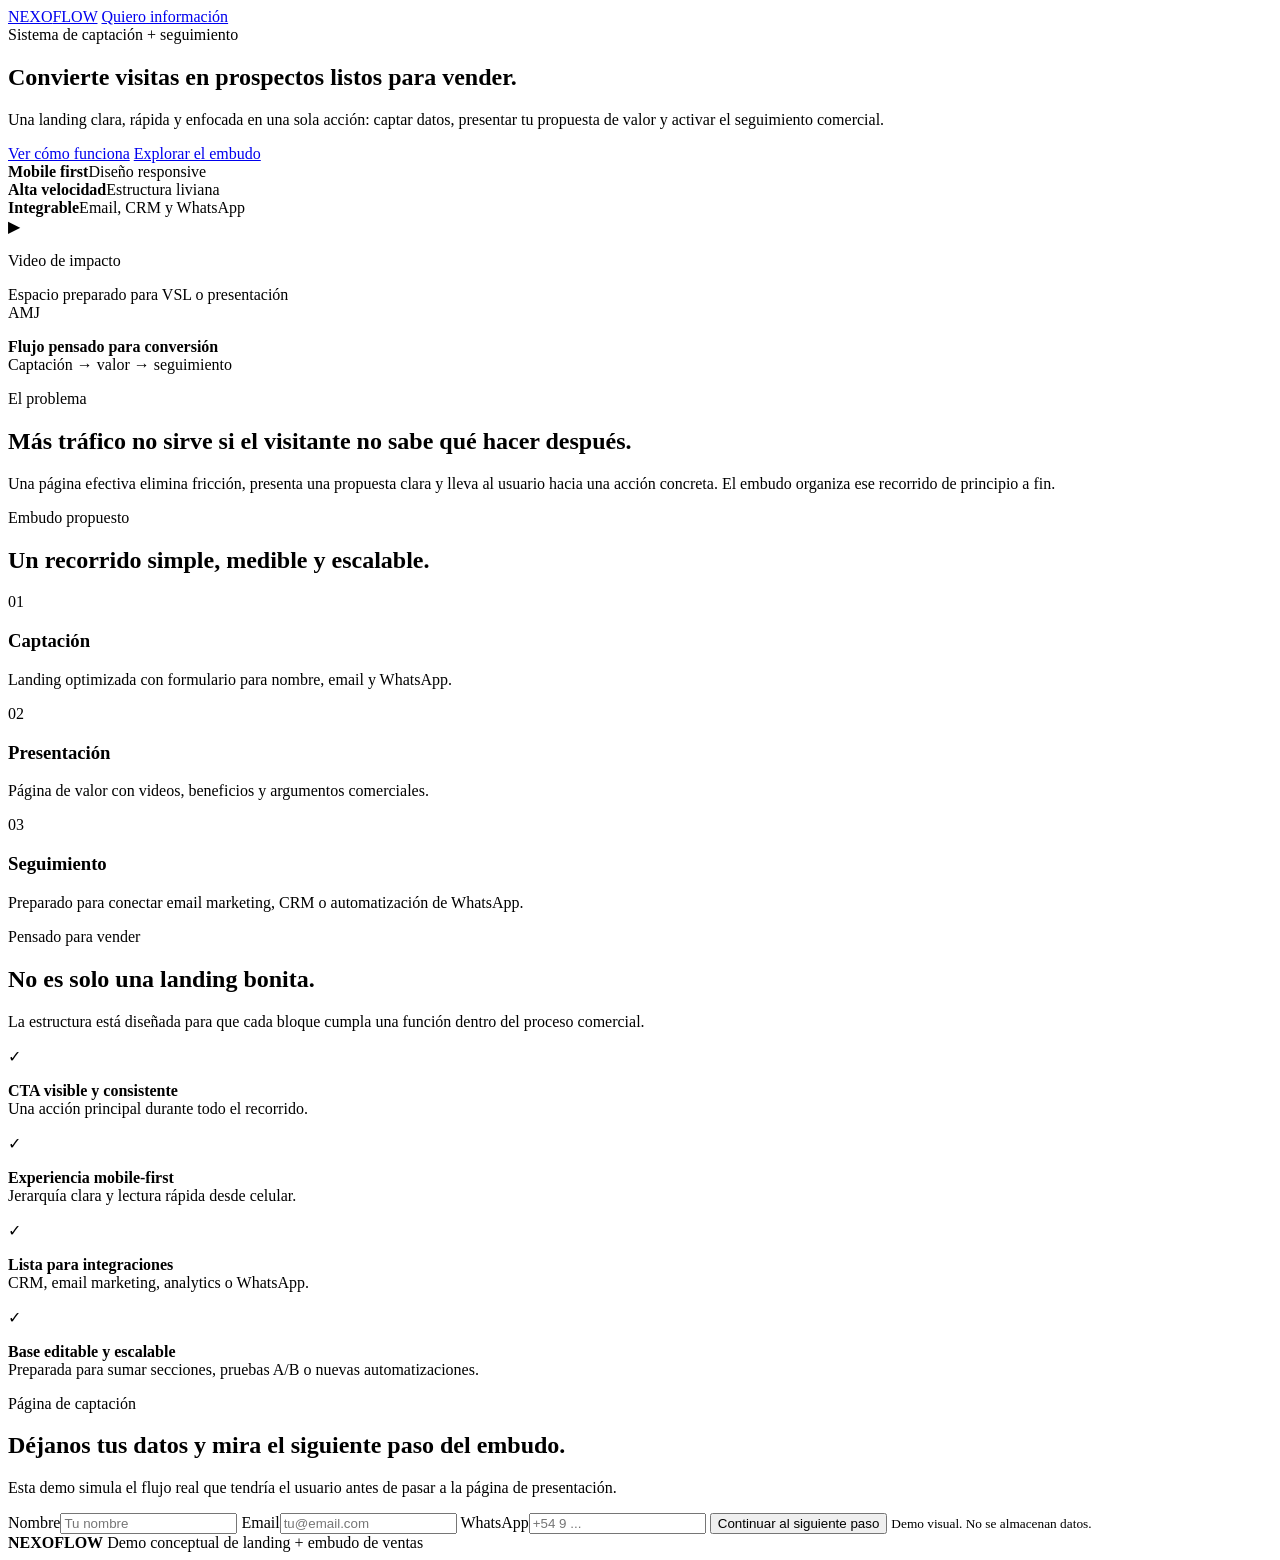
==== index.html @ 662a81bb "Create conversion funnel landing demo" ====
<!doctype html>
<html lang="es">
<head>
  <meta charset="utf-8" />
  <meta name="viewport" content="width=device-width,initial-scale=1" />
  <meta name="description" content="Demo de landing page y embudo de captación optimizado para conversión." />
  <title>Demo Funnel | Captación de Prospectos</title>
  <link rel="preconnect" href="https://fonts.googleapis.com">
  <link rel="preconnect" href="https://fonts.gstatic.com" crossorigin>
  <link href="https://fonts.googleapis.com/css2?family=Inter:wght@400;500;600;700;800&display=swap" rel="stylesheet">
  <link rel="stylesheet" href="styles.css" />
</head>
<body>
  <header class="topbar">
    <div class="container nav">
      <a class="brand" href="#inicio">NEXO<span>FLOW</span></a>
      <a class="nav-cta" href="#formulario">Quiero información</a>
    </div>
  </header>

  <main>
    <section id="inicio" class="hero">
      <div class="container hero-grid">
        <div class="hero-copy">
          <span class="eyebrow">Sistema de captación + seguimiento</span>
          <h1>Convierte visitas en <span>prospectos listos para vender.</span></h1>
          <p class="lead">Una landing clara, rápida y enfocada en una sola acción: captar datos, presentar tu propuesta de valor y activar el seguimiento comercial.</p>
          <div class="hero-actions">
            <a class="btn primary" href="#formulario">Ver cómo funciona</a>
            <a class="btn ghost" href="#embudo">Explorar el embudo</a>
          </div>
          <div class="trust-row">
            <div><strong>Mobile first</strong><span>Diseño responsive</span></div>
            <div><strong>Alta velocidad</strong><span>Estructura liviana</span></div>
            <div><strong>Integrable</strong><span>Email, CRM y WhatsApp</span></div>
          </div>
        </div>

        <div class="hero-card">
          <div class="video-placeholder">
            <div class="play">▶</div>
            <p>Video de impacto</p>
            <span>Espacio preparado para VSL o presentación</span>
          </div>
          <div class="mini-proof">
            <div class="avatar-stack"><span>A</span><span>M</span><span>J</span></div>
            <p><strong>Flujo pensado para conversión</strong><br><span>Captación → valor → seguimiento</span></p>
          </div>
        </div>
      </div>
    </section>

    <section class="problem">
      <div class="container narrow center">
        <span class="eyebrow">El problema</span>
        <h2>Más tráfico no sirve si el visitante no sabe qué hacer después.</h2>
        <p>Una página efectiva elimina fricción, presenta una propuesta clara y lleva al usuario hacia una acción concreta. El embudo organiza ese recorrido de principio a fin.</p>
      </div>
    </section>

    <section id="embudo" class="funnel">
      <div class="container">
        <div class="section-head">
          <span class="eyebrow">Embudo propuesto</span>
          <h2>Un recorrido simple, medible y escalable.</h2>
        </div>
        <div class="steps">
          <article class="step"><span>01</span><h3>Captación</h3><p>Landing optimizada con formulario para nombre, email y WhatsApp.</p></article>
          <article class="step"><span>02</span><h3>Presentación</h3><p>Página de valor con videos, beneficios y argumentos comerciales.</p></article>
          <article class="step"><span>03</span><h3>Seguimiento</h3><p>Preparado para conectar email marketing, CRM o automatización de WhatsApp.</p></article>
        </div>
      </div>
    </section>

    <section class="benefits">
      <div class="container benefits-grid">
        <div>
          <span class="eyebrow">Pensado para vender</span>
          <h2>No es solo una landing bonita.</h2>
          <p>La estructura está diseñada para que cada bloque cumpla una función dentro del proceso comercial.</p>
        </div>
        <div class="benefit-list">
          <div><span>✓</span><p><strong>CTA visible y consistente</strong><br>Una acción principal durante todo el recorrido.</p></div>
          <div><span>✓</span><p><strong>Experiencia mobile-first</strong><br>Jerarquía clara y lectura rápida desde celular.</p></div>
          <div><span>✓</span><p><strong>Lista para integraciones</strong><br>CRM, email marketing, analytics o WhatsApp.</p></div>
          <div><span>✓</span><p><strong>Base editable y escalable</strong><br>Preparada para sumar secciones, pruebas A/B o nuevas automatizaciones.</p></div>
        </div>
      </div>
    </section>

    <section id="formulario" class="form-section">
      <div class="container form-grid">
        <div>
          <span class="eyebrow light">Página de captación</span>
          <h2>Déjanos tus datos y mira el siguiente paso del embudo.</h2>
          <p>Esta demo simula el flujo real que tendría el usuario antes de pasar a la página de presentación.</p>
        </div>
        <form class="lead-form" action="gracias.html" method="get">
          <label>Nombre<input type="text" name="nombre" placeholder="Tu nombre" required></label>
          <label>Email<input type="email" name="email" placeholder="tu@email.com" required></label>
          <label>WhatsApp<input type="tel" name="whatsapp" placeholder="+54 9 ..." required></label>
          <button class="btn primary full" type="submit">Continuar al siguiente paso</button>
          <small>Demo visual. No se almacenan datos.</small>
        </form>
      </div>
    </section>
  </main>

  <footer>
    <div class="container footer-inner">
      <strong>NEXOFLOW</strong>
      <span>Demo conceptual de landing + embudo de ventas</span>
    </div>
  </footer>
</body>
</html>
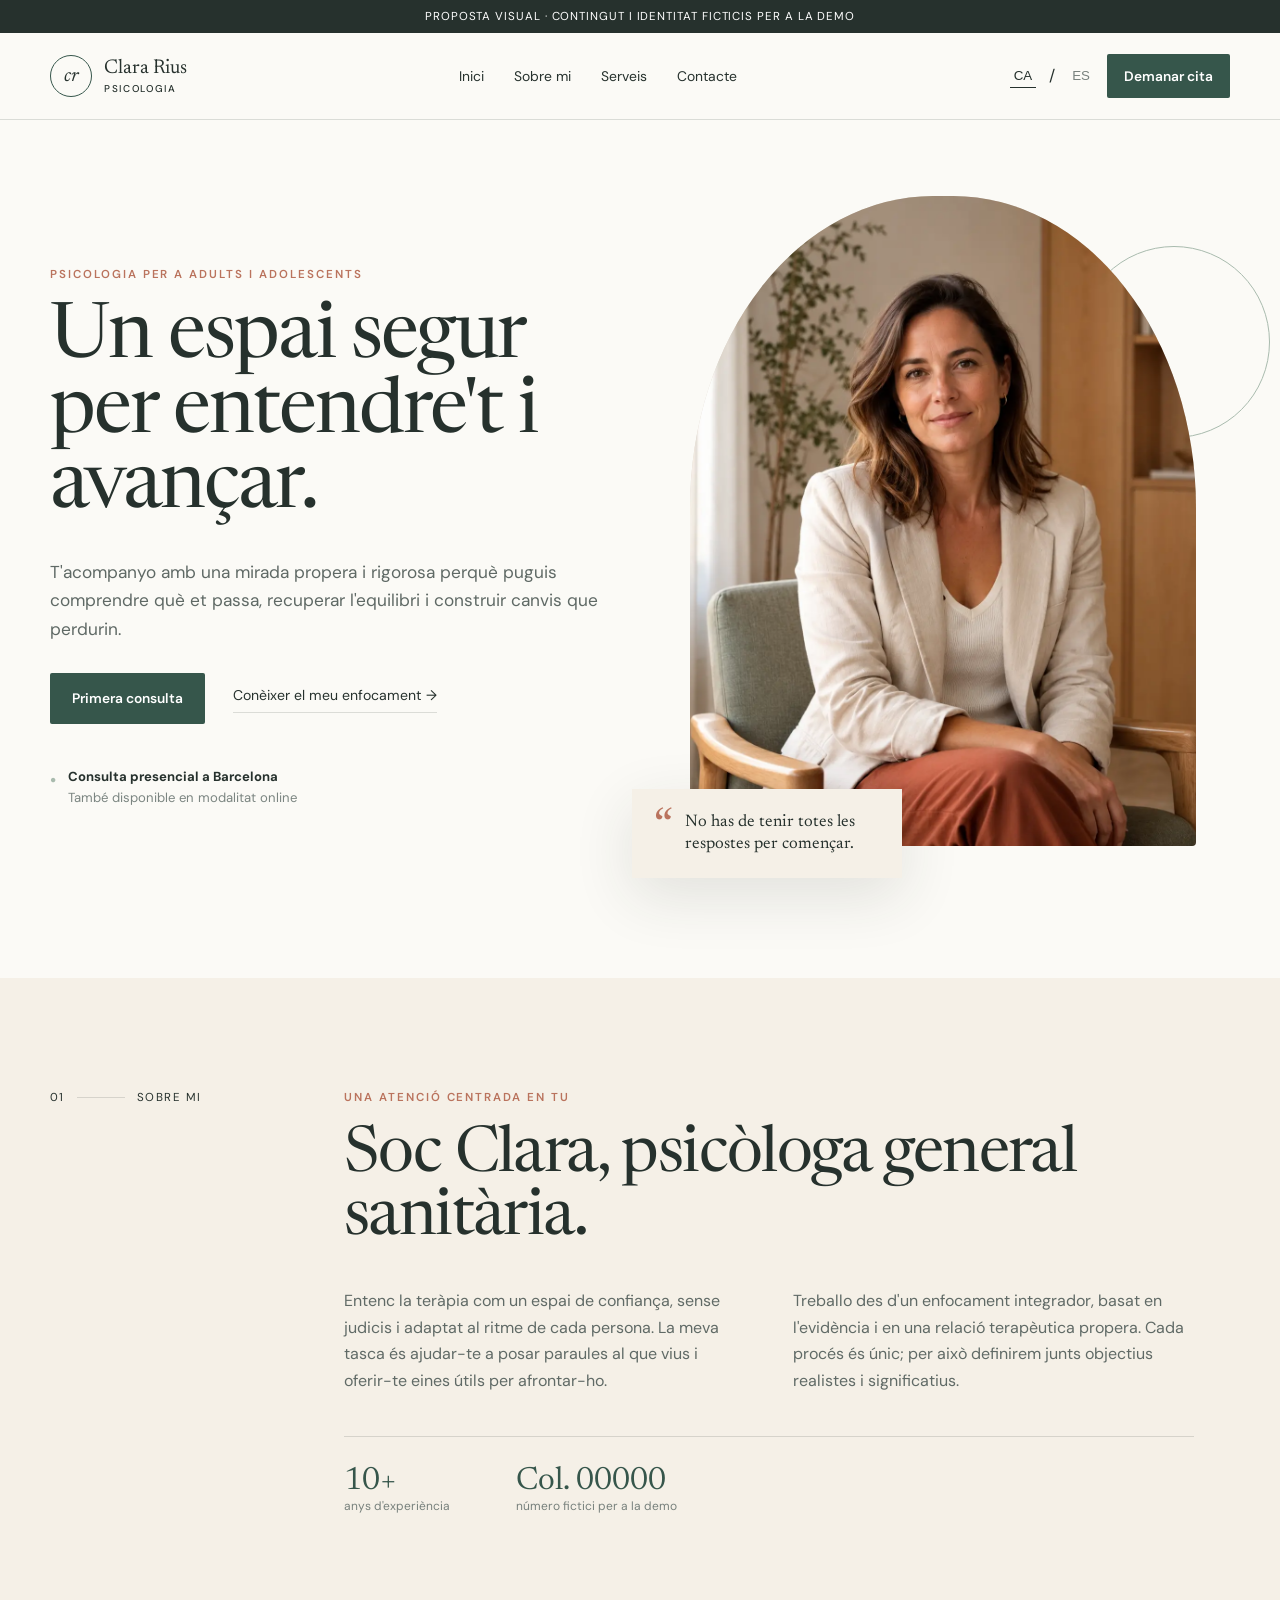
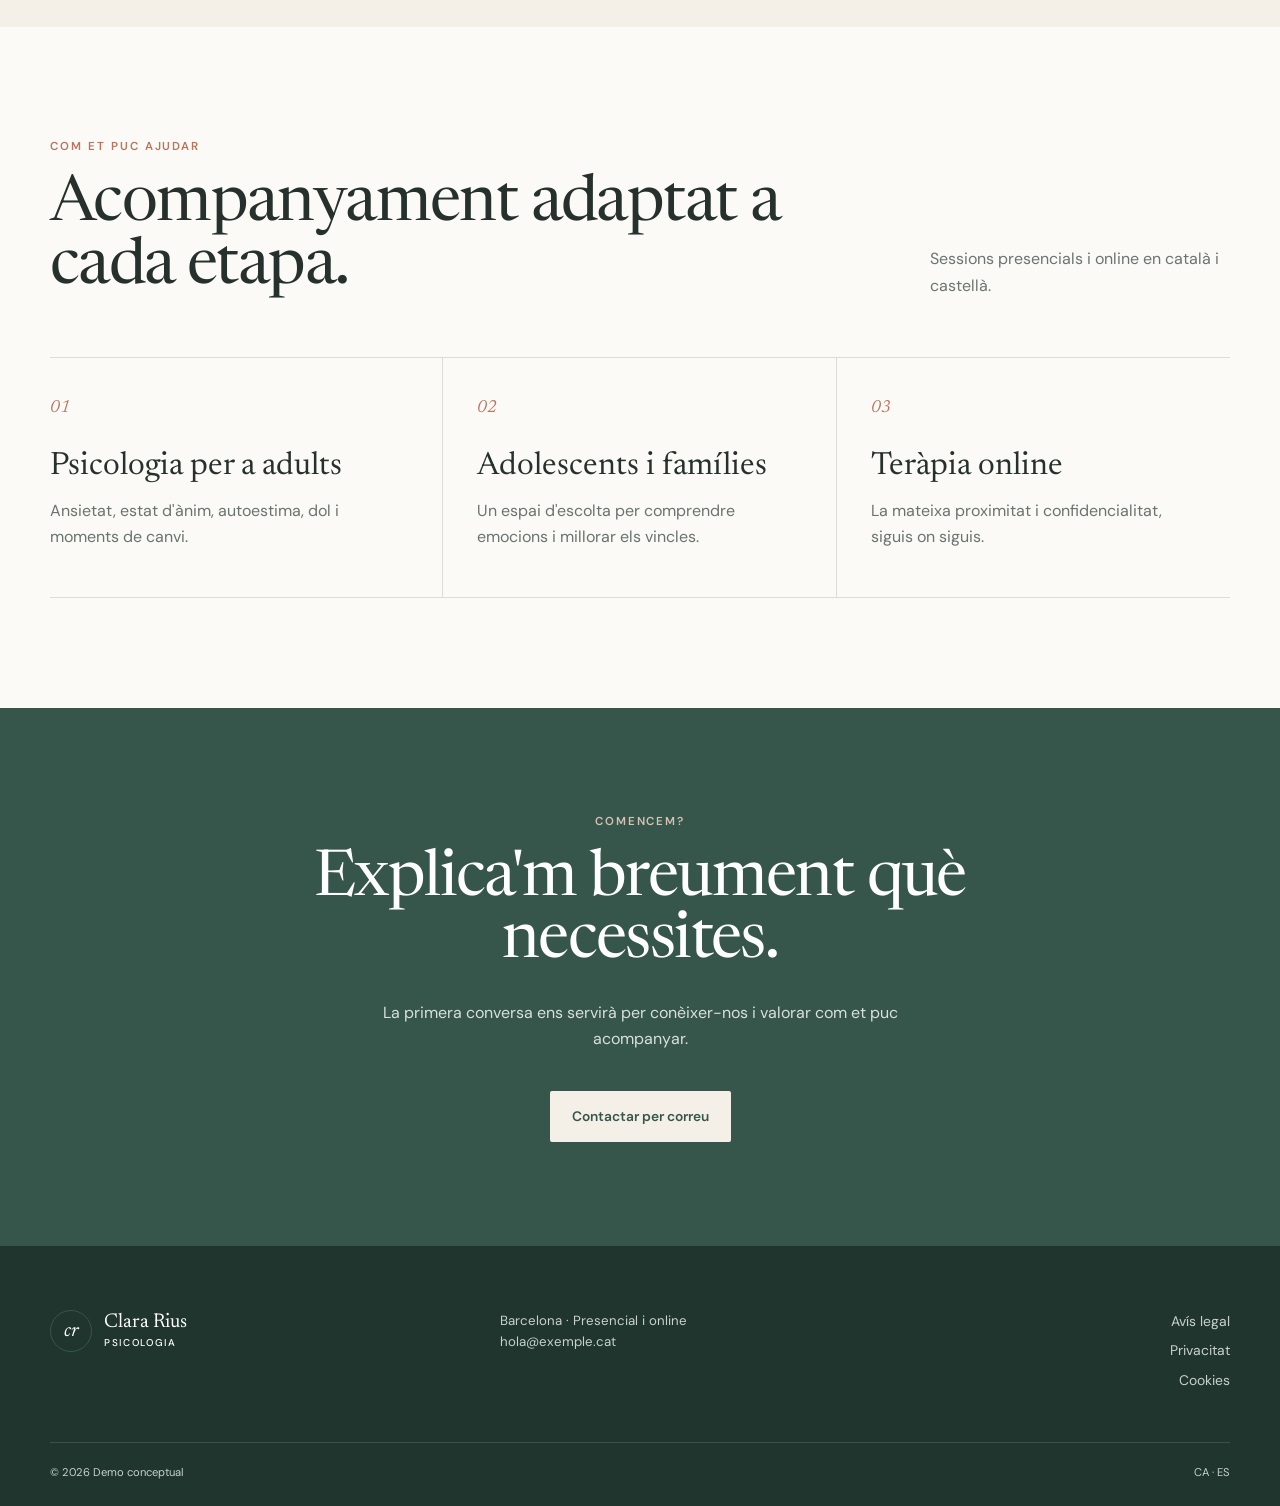
==== commit 7679f030: "Create bilingual psychologist website demo" ====
--- a/index.html
+++ b/index.html
@@ -1,116 +1,7 @@
-<!doctype html>
-<html lang="es">
-<head>
-  <meta charset="utf-8" />
-  <meta name="viewport" content="width=device-width,initial-scale=1" />
-  <meta name="description" content="Demo de landing page y embudo de captación optimizado para conversión." />
-  <title>Demo Funnel | Captación de Prospectos</title>
-  <link rel="preconnect" href="https://fonts.googleapis.com">
-  <link rel="preconnect" href="https://fonts.gstatic.com" crossorigin>
-  <link href="https://fonts.googleapis.com/css2?family=Inter:wght@400;500;600;700;800&display=swap" rel="stylesheet">
-  <link rel="stylesheet" href="styles.css" />
-</head>
-<body>
-  <header class="topbar">
-    <div class="container nav">
-      <a class="brand" href="#inicio">NEXO<span>FLOW</span></a>
-      <a class="nav-cta" href="#formulario">Quiero información</a>
-    </div>
-  </header>
-
-  <main>
-    <section id="inicio" class="hero">
-      <div class="container hero-grid">
-        <div class="hero-copy">
-          <span class="eyebrow">Sistema de captación + seguimiento</span>
-          <h1>Convierte visitas en <span>prospectos listos para vender.</span></h1>
-          <p class="lead">Una landing clara, rápida y enfocada en una sola acción: captar datos, presentar tu propuesta de valor y activar el seguimiento comercial.</p>
-          <div class="hero-actions">
-            <a class="btn primary" href="#formulario">Ver cómo funciona</a>
-            <a class="btn ghost" href="#embudo">Explorar el embudo</a>
-          </div>
-          <div class="trust-row">
-            <div><strong>Mobile first</strong><span>Diseño responsive</span></div>
-            <div><strong>Alta velocidad</strong><span>Estructura liviana</span></div>
-            <div><strong>Integrable</strong><span>Email, CRM y WhatsApp</span></div>
-          </div>
-        </div>
-
-        <div class="hero-card">
-          <div class="video-placeholder">
-            <div class="play">▶</div>
-            <p>Video de impacto</p>
-            <span>Espacio preparado para VSL o presentación</span>
-          </div>
-          <div class="mini-proof">
-            <div class="avatar-stack"><span>A</span><span>M</span><span>J</span></div>
-            <p><strong>Flujo pensado para conversión</strong><br><span>Captación → valor → seguimiento</span></p>
-          </div>
-        </div>
-      </div>
-    </section>
-
-    <section class="problem">
-      <div class="container narrow center">
-        <span class="eyebrow">El problema</span>
-        <h2>Más tráfico no sirve si el visitante no sabe qué hacer después.</h2>
-        <p>Una página efectiva elimina fricción, presenta una propuesta clara y lleva al usuario hacia una acción concreta. El embudo organiza ese recorrido de principio a fin.</p>
-      </div>
-    </section>
-
-    <section id="embudo" class="funnel">
-      <div class="container">
-        <div class="section-head">
-          <span class="eyebrow">Embudo propuesto</span>
-          <h2>Un recorrido simple, medible y escalable.</h2>
-        </div>
-        <div class="steps">
-          <article class="step"><span>01</span><h3>Captación</h3><p>Landing optimizada con formulario para nombre, email y WhatsApp.</p></article>
-          <article class="step"><span>02</span><h3>Presentación</h3><p>Página de valor con videos, beneficios y argumentos comerciales.</p></article>
-          <article class="step"><span>03</span><h3>Seguimiento</h3><p>Preparado para conectar email marketing, CRM o automatización de WhatsApp.</p></article>
-        </div>
-      </div>
-    </section>
-
-    <section class="benefits">
-      <div class="container benefits-grid">
-        <div>
-          <span class="eyebrow">Pensado para vender</span>
-          <h2>No es solo una landing bonita.</h2>
-          <p>La estructura está diseñada para que cada bloque cumpla una función dentro del proceso comercial.</p>
-        </div>
-        <div class="benefit-list">
-          <div><span>✓</span><p><strong>CTA visible y consistente</strong><br>Una acción principal durante todo el recorrido.</p></div>
-          <div><span>✓</span><p><strong>Experiencia mobile-first</strong><br>Jerarquía clara y lectura rápida desde celular.</p></div>
-          <div><span>✓</span><p><strong>Lista para integraciones</strong><br>CRM, email marketing, analytics o WhatsApp.</p></div>
-          <div><span>✓</span><p><strong>Base editable y escalable</strong><br>Preparada para sumar secciones, pruebas A/B o nuevas automatizaciones.</p></div>
-        </div>
-      </div>
-    </section>
-
-    <section id="formulario" class="form-section">
-      <div class="container form-grid">
-        <div>
-          <span class="eyebrow light">Página de captación</span>
-          <h2>Déjanos tus datos y mira el siguiente paso del embudo.</h2>
-          <p>Esta demo simula el flujo real que tendría el usuario antes de pasar a la página de presentación.</p>
-        </div>
-        <form class="lead-form" action="gracias.html" method="get">
-          <label>Nombre<input type="text" name="nombre" placeholder="Tu nombre" required></label>
-          <label>Email<input type="email" name="email" placeholder="tu@email.com" required></label>
-          <label>WhatsApp<input type="tel" name="whatsapp" placeholder="+54 9 ..." required></label>
-          <button class="btn primary full" type="submit">Continuar al siguiente paso</button>
-          <small>Demo visual. No se almacenan datos.</small>
-        </form>
-      </div>
-    </section>
-  </main>
-
-  <footer>
-    <div class="container footer-inner">
-      <strong>NEXOFLOW</strong>
-      <span>Demo conceptual de landing + embudo de ventas</span>
-    </div>
-  </footer>
-</body>
-</html>+<!doctype html><html lang="ca"><head><meta charset="utf-8"><meta name="viewport" content="width=device-width,initial-scale=1"><meta name="description" content="Demo conceptual d'un web bilingüe per a una professional de la psicologia."><title>Clara Rius Psicologia | Demo web</title><link rel="preconnect" href="https://fonts.googleapis.com"><link rel="preconnect" href="https://fonts.gstatic.com" crossorigin><link href="https://fonts.googleapis.com/css2?family=DM+Sans:wght@400;500;600&family=Newsreader:opsz,wght@6..72,400;6..72,500&display=swap" rel="stylesheet"><link rel="stylesheet" href="styles.css"></head>
+<body><div class="demo-note">Proposta visual · Contingut i identitat ficticis per a la demo</div><header class="site-header"><div class="container nav"><a class="brand" href="#inici"><span class="brand-mark">cr</span><span>Clara Rius<small>Psicologia</small></span></a><button class="menu-toggle" type="button" aria-label="Obrir menú" aria-expanded="false">☰</button><nav class="nav-links"><a href="#inici" data-ca="Inici" data-es="Inicio">Inici</a><a href="#sobre-mi" data-ca="Sobre mi" data-es="Sobre mí">Sobre mi</a><a href="#serveis" data-ca="Serveis" data-es="Servicios">Serveis</a><a href="#contacte" data-ca="Contacte" data-es="Contacto">Contacte</a></nav><div class="nav-actions"><div class="language"><button class="lang active" type="button" data-lang="ca">CA</button><span>/</span><button class="lang" type="button" data-lang="es">ES</button></div><a class="button small" href="#contacte" data-ca="Demanar cita" data-es="Pedir cita">Demanar cita</a></div></div></header>
+<main><section id="inici" class="hero"><div class="container hero-grid"><div class="hero-copy"><p class="eyebrow" data-ca="Psicologia per a adults i adolescents" data-es="Psicología para adultos y adolescentes">Psicologia per a adults i adolescents</p><h1 data-ca="Un espai segur per entendre't i avançar." data-es="Un espacio seguro para entenderte y avanzar.">Un espai segur per entendre't i avançar.</h1><p class="lead" data-ca="T'acompanyo amb una mirada propera i rigorosa perquè puguis comprendre què et passa, recuperar l'equilibri i construir canvis que perdurin." data-es="Te acompaño con una mirada cercana y rigurosa para que puedas comprender qué te pasa, recuperar el equilibrio y construir cambios que perduren.">T'acompanyo amb una mirada propera i rigorosa perquè puguis comprendre què et passa, recuperar l'equilibri i construir canvis que perdurin.</p><div class="hero-actions"><a class="button" href="#contacte" data-ca="Primera consulta" data-es="Primera consulta">Primera consulta</a><a class="text-link" href="#sobre-mi"><span data-ca="Conèixer el meu enfocament" data-es="Conocer mi enfoque">Conèixer el meu enfocament</span> →</a></div><div class="modes"><span>●</span><p><strong data-ca="Consulta presencial a Barcelona" data-es="Consulta presencial en Barcelona">Consulta presencial a Barcelona</strong><br><span data-ca="També disponible en modalitat online" data-es="También disponible en modalidad online">També disponible en modalitat online</span></p></div></div><div class="hero-image"><div class="arch"><img src="assets/psicologa-demo.webp" alt="Retrat editorial fictici per a la proposta visual"></div><div class="calm-card"><span>“</span><p data-ca="No has de tenir totes les respostes per començar." data-es="No necesitas tener todas las respuestas para empezar.">No has de tenir totes les respostes per començar.</p></div></div></div></section>
+<section id="sobre-mi" class="about"><div class="container about-grid"><div class="section-index"><span>01</span><i></i><span data-ca="Sobre mi" data-es="Sobre mí">Sobre mi</span></div><div class="about-copy"><p class="eyebrow" data-ca="Una atenció centrada en tu" data-es="Una atención centrada en ti">Una atenció centrada en tu</p><h2 data-ca="Soc Clara, psicòloga general sanitària." data-es="Soy Clara, psicóloga general sanitaria.">Soc Clara, psicòloga general sanitària.</h2><div class="two-col-copy"><p data-ca="Entenc la teràpia com un espai de confiança, sense judicis i adaptat al ritme de cada persona. La meva tasca és ajudar-te a posar paraules al que vius i oferir-te eines útils per afrontar-ho." data-es="Entiendo la terapia como un espacio de confianza, sin juicios y adaptado al ritmo de cada persona. Mi tarea es ayudarte a poner palabras a lo que vives y ofrecerte herramientas útiles para afrontarlo.">Entenc la teràpia com un espai de confiança, sense judicis i adaptat al ritme de cada persona. La meva tasca és ajudar-te a posar paraules al que vius i oferir-te eines útils per afrontar-ho.</p><p data-ca="Treballo des d'un enfocament integrador, basat en l'evidència i en una relació terapèutica propera. Cada procés és únic; per això definirem junts objectius realistes i significatius." data-es="Trabajo desde un enfoque integrador, basado en la evidencia y en una relación terapéutica cercana. Cada proceso es único; por eso definiremos juntos objetivos realistas y significativos.">Treballo des d'un enfocament integrador, basat en l'evidència i en una relació terapèutica propera. Cada procés és únic; per això definirem junts objectius realistes i significatius.</p></div><div class="credentials"><div><strong>10+</strong><span data-ca="anys d'experiència" data-es="años de experiencia">anys d'experiència</span></div><div><strong>Col. 00000</strong><span data-ca="número fictici per a la demo" data-es="número ficticio para la demo">número fictici per a la demo</span></div></div></div></div></section>
+<section id="serveis" class="services"><div class="container"><div class="services-head"><div><p class="eyebrow" data-ca="Com et puc ajudar" data-es="Cómo puedo ayudarte">Com et puc ajudar</p><h2 data-ca="Acompanyament adaptat a cada etapa." data-es="Acompañamiento adaptado a cada etapa.">Acompanyament adaptat a cada etapa.</h2></div><p data-ca="Sessions presencials i online en català i castellà." data-es="Sesiones presenciales y online en catalán y castellano.">Sessions presencials i online en català i castellà.</p></div><div class="service-grid"><article><span>01</span><h3 data-ca="Psicologia per a adults" data-es="Psicología para adultos">Psicologia per a adults</h3><p data-ca="Ansietat, estat d'ànim, autoestima, dol i moments de canvi." data-es="Ansiedad, estado de ánimo, autoestima, duelo y momentos de cambio.">Ansietat, estat d'ànim, autoestima, dol i moments de canvi.</p></article><article><span>02</span><h3 data-ca="Adolescents i famílies" data-es="Adolescentes y familias">Adolescents i famílies</h3><p data-ca="Un espai d'escolta per comprendre emocions i millorar els vincles." data-es="Un espacio de escucha para comprender emociones y mejorar los vínculos.">Un espai d'escolta per comprendre emocions i millorar els vincles.</p></article><article><span>03</span><h3 data-ca="Teràpia online" data-es="Terapia online">Teràpia online</h3><p data-ca="La mateixa proximitat i confidencialitat, siguis on siguis." data-es="La misma cercanía y confidencialidad, estés donde estés.">La mateixa proximitat i confidencialitat, siguis on siguis.</p></article></div></div></section>
+<section id="contacte" class="contact"><div class="container contact-inner"><p class="eyebrow light" data-ca="Comencem?" data-es="¿Empezamos?">Comencem?</p><h2 data-ca="Explica'm breument què necessites." data-es="Cuéntame brevemente qué necesitas.">Explica'm breument què necessites.</h2><p data-ca="La primera conversa ens servirà per conèixer-nos i valorar com et puc acompanyar." data-es="La primera conversación nos servirá para conocernos y valorar cómo puedo acompañarte.">La primera conversa ens servirà per conèixer-nos i valorar com et puc acompanyar.</p><a class="button cream" href="mailto:hola@exemple.cat" data-ca="Contactar per correu" data-es="Contactar por correo">Contactar per correu</a></div></section></main>
+<footer><div class="container footer-grid"><div class="brand footer-brand"><span class="brand-mark">cr</span><span>Clara Rius<small>Psicologia</small></span></div><p>Barcelona · Presencial i online<br>hola@exemple.cat</p><div class="legal"><a href="#">Avís legal</a><a href="#">Privacitat</a><a href="#">Cookies</a></div></div><div class="container footer-bottom"><span>© 2026 Demo conceptual</span><span>CA · ES</span></div></footer><script src="script.js"></script></body></html>
--- a/styles.css
+++ b/styles.css
@@ -0,0 +1 @@
+:root{--ink:#26312d;--forest:#36564b;--sage:#a9bbae;--cream:#f5f0e7;--paper:#fbfaf6;--terracotta:#ba735d;--line:rgba(38,49,45,.15)}*{box-sizing:border-box}html{scroll-behavior:smooth}body{margin:0;background:var(--paper);color:var(--ink);font-family:"DM Sans",sans-serif;line-height:1.65}.container{width:min(1180px,calc(100% - 48px));margin:auto}.demo-note{text-align:center;padding:7px 16px;background:var(--ink);color:#fff;font-size:.72rem;letter-spacing:.08em;text-transform:uppercase}.site-header{position:sticky;top:0;z-index:20;background:rgba(251,250,246,.93);backdrop-filter:blur(12px);border-bottom:1px solid var(--line)}.nav{height:86px;display:flex;align-items:center;justify-content:space-between;gap:28px}.brand{display:flex;align-items:center;gap:12px;text-decoration:none;color:var(--ink);font-family:Newsreader,serif;font-size:1.25rem;line-height:1}.brand small{display:block;margin-top:4px;font:500 .62rem "DM Sans",sans-serif;text-transform:uppercase;letter-spacing:.17em}.brand-mark{width:42px;height:42px;display:grid;place-items:center;border:1px solid var(--forest);border-radius:50%;font-style:italic}.nav-links{display:flex;gap:30px}.nav-links a,.legal a{color:var(--ink);text-decoration:none;font-size:.87rem}.nav-links a:hover{color:var(--terracotta)}.nav-actions,.language{display:flex;align-items:center;gap:13px}.lang{border:0;background:none;padding:4px;color:#79827e;cursor:pointer;font:600 .74rem inherit}.lang.active{color:var(--ink);border-bottom:1px solid var(--ink)}.button{display:inline-flex;align-items:center;justify-content:center;padding:14px 22px;background:var(--forest);color:#fff;text-decoration:none;border-radius:2px;font-weight:600;font-size:.86rem;transition:.2s}.button:hover{background:#29453c;transform:translateY(-1px)}.button.small{padding:11px 17px}.menu-toggle{display:none;border:0;background:none;font-size:1.5rem}.hero{padding:76px 0 100px;overflow:hidden}.hero-grid{display:grid;grid-template-columns:1.02fr .98fr;gap:78px;align-items:center}.eyebrow{margin:0 0 18px;color:var(--terracotta);font-size:.72rem;font-weight:600;text-transform:uppercase;letter-spacing:.17em}.hero h1,.about h2,.services h2,.contact h2{font-family:Newsreader,serif;font-weight:400;line-height:.98;letter-spacing:-.025em;margin:0}.hero h1{font-size:clamp(3.5rem,6vw,6.15rem);max-width:680px}.lead{font-size:1.08rem;color:#5f6965;max-width:600px;margin:30px 0}.hero-actions{display:flex;align-items:center;gap:28px}.text-link{color:var(--ink);text-decoration:none;font-size:.88rem;border-bottom:1px solid var(--line);padding-bottom:5px}.modes{display:flex;gap:12px;align-items:flex-start;margin-top:42px;font-size:.82rem}.modes>span{color:var(--sage);font-size:.65rem;margin-top:5px}.modes p{margin:0}.modes p span{color:#7b8581}.hero-image{position:relative;padding:0 34px 32px 0}.arch{height:650px;overflow:hidden;border-radius:48% 48% 4px 4px;background:#dfd8cc}.arch img{width:100%;height:100%;object-fit:cover;object-position:center 30%}.hero-image:before{content:"";position:absolute;width:190px;height:190px;border:1px solid var(--sage);border-radius:50%;right:-40px;top:50px;z-index:-1}.calm-card{position:absolute;left:-58px;bottom:0;width:270px;padding:22px;background:var(--cream);box-shadow:0 18px 60px rgba(38,49,45,.12);display:flex;gap:12px}.calm-card>span{font:3rem Newsreader;color:var(--terracotta);line-height:.8}.calm-card p{font:1.05rem Newsreader;margin:0;line-height:1.35}.about{padding:110px 0;background:var(--cream)}.about-grid{display:grid;grid-template-columns:220px 1fr;gap:74px}.section-index{display:flex;align-items:center;gap:12px;height:max-content;font-size:.72rem;text-transform:uppercase;letter-spacing:.13em}.section-index i{width:48px;height:1px;background:var(--line)}.about-copy{max-width:850px}.about h2,.services h2,.contact h2{font-size:clamp(2.7rem,5vw,4.7rem)}.two-col-copy{display:grid;grid-template-columns:1fr 1fr;gap:48px;margin-top:38px;color:#606a66}.two-col-copy p{margin:0}.credentials{display:flex;gap:66px;border-top:1px solid var(--line);margin-top:42px;padding-top:28px}.credentials div{display:flex;flex-direction:column}.credentials strong{font:2rem Newsreader;color:var(--forest)}.credentials span{font-size:.75rem;color:#77807c}.services{padding:110px 0}.services-head{display:grid;grid-template-columns:1fr 300px;align-items:end;gap:50px}.services-head>p{color:#6b7470;margin:0}.service-grid{display:grid;grid-template-columns:repeat(3,1fr);margin-top:58px;border-top:1px solid var(--line);border-bottom:1px solid var(--line)}.service-grid article{padding:36px 34px 46px;border-right:1px solid var(--line)}.service-grid article:first-child{padding-left:0}.service-grid article:last-child{border:0}.service-grid article>span{color:var(--terracotta);font:italic 1.1rem Newsreader}.service-grid h3{font:2rem Newsreader;font-weight:400;line-height:1.1;margin:28px 0 14px}.service-grid p{color:#69736f;margin:0}.contact{padding:104px 0;background:var(--forest);color:#fff;text-align:center}.contact-inner{max-width:850px}.eyebrow.light{color:#d6c3b4}.contact p:not(.eyebrow){color:#d8e0dc;max-width:580px;margin:26px auto}.button.cream{background:var(--cream);color:var(--forest);margin-top:12px}footer{background:#20352e;color:#c8d1cd;padding:64px 0 24px}.footer-grid{display:grid;grid-template-columns:1.2fr 1fr 1fr;gap:30px;align-items:start}.footer-brand{color:#fff}.footer-grid p{margin:0;font-size:.83rem}.legal{display:flex;flex-direction:column;align-items:flex-end;gap:7px}.legal a{color:#c8d1cd}.footer-bottom{display:flex;justify-content:space-between;border-top:1px solid rgba(255,255,255,.13);margin-top:50px;padding-top:20px;font-size:.7rem}.menu-open .nav-links{display:flex}@media(max-width:900px){.container{width:min(100% - 32px,680px)}.nav{height:74px}.nav-links{display:none;position:absolute;top:100%;left:0;right:0;flex-direction:column;gap:0;background:var(--paper);padding:10px 24px 20px;border-bottom:1px solid var(--line)}.nav-links a{padding:12px 0}.nav-actions .button{display:none}.menu-toggle{display:block;order:3}.hero{padding:50px 0 72px}.hero-grid,.about-grid,.services-head{grid-template-columns:1fr}.hero-grid{gap:54px}.hero h1{font-size:clamp(3.15rem,15vw,5rem)}.hero-image{padding:0 10px 28px 14px}.arch{height:min(125vw,610px)}.calm-card{left:0;width:240px}.about,.services{padding:76px 0}.about-grid{gap:36px}.two-col-copy{grid-template-columns:1fr;gap:16px}.credentials{gap:26px;flex-direction:column}.services-head{gap:20px}.service-grid{grid-template-columns:1fr}.service-grid article,.service-grid article:first-child{padding:28px 0;border-right:0;border-bottom:1px solid var(--line)}.service-grid article:last-child{border-bottom:0}.footer-grid{grid-template-columns:1fr}.legal{align-items:flex-start}.language{margin-left:auto}}@media(max-width:520px){.brand{font-size:1.05rem}.brand-mark{width:36px;height:36px}.language{gap:6px}.hero-actions{align-items:stretch;flex-direction:column}.text-link{text-align:center}.calm-card{position:relative;margin:-40px 0 0}.footer-bottom{flex-direction:column;gap:7px}}
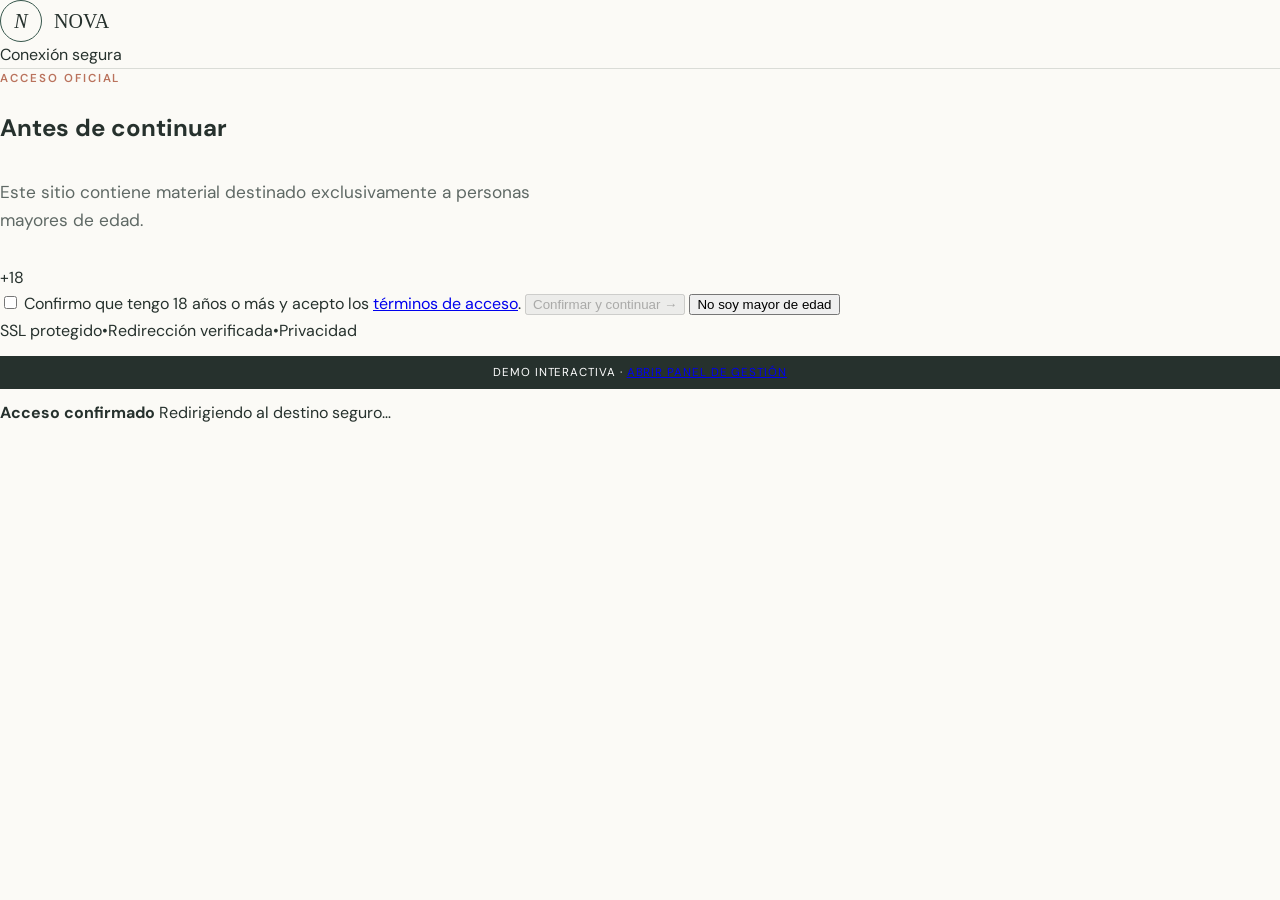
==== commit ff028dd9: "feat: add configurable age-gate demo" ====
--- a/index.html
+++ b/index.html
@@ -1,7 +1,60 @@
-<!doctype html><html lang="ca"><head><meta charset="utf-8"><meta name="viewport" content="width=device-width,initial-scale=1"><meta name="description" content="Demo conceptual d'un web bilingüe per a una professional de la psicologia."><title>Clara Rius Psicologia | Demo web</title><link rel="preconnect" href="https://fonts.googleapis.com"><link rel="preconnect" href="https://fonts.gstatic.com" crossorigin><link href="https://fonts.googleapis.com/css2?family=DM+Sans:wght@400;500;600&family=Newsreader:opsz,wght@6..72,400;6..72,500&display=swap" rel="stylesheet"><link rel="stylesheet" href="styles.css"></head>
-<body><div class="demo-note">Proposta visual · Contingut i identitat ficticis per a la demo</div><header class="site-header"><div class="container nav"><a class="brand" href="#inici"><span class="brand-mark">cr</span><span>Clara Rius<small>Psicologia</small></span></a><button class="menu-toggle" type="button" aria-label="Obrir menú" aria-expanded="false">☰</button><nav class="nav-links"><a href="#inici" data-ca="Inici" data-es="Inicio">Inici</a><a href="#sobre-mi" data-ca="Sobre mi" data-es="Sobre mí">Sobre mi</a><a href="#serveis" data-ca="Serveis" data-es="Servicios">Serveis</a><a href="#contacte" data-ca="Contacte" data-es="Contacto">Contacte</a></nav><div class="nav-actions"><div class="language"><button class="lang active" type="button" data-lang="ca">CA</button><span>/</span><button class="lang" type="button" data-lang="es">ES</button></div><a class="button small" href="#contacte" data-ca="Demanar cita" data-es="Pedir cita">Demanar cita</a></div></div></header>
-<main><section id="inici" class="hero"><div class="container hero-grid"><div class="hero-copy"><p class="eyebrow" data-ca="Psicologia per a adults i adolescents" data-es="Psicología para adultos y adolescentes">Psicologia per a adults i adolescents</p><h1 data-ca="Un espai segur per entendre't i avançar." data-es="Un espacio seguro para entenderte y avanzar.">Un espai segur per entendre't i avançar.</h1><p class="lead" data-ca="T'acompanyo amb una mirada propera i rigorosa perquè puguis comprendre què et passa, recuperar l'equilibri i construir canvis que perdurin." data-es="Te acompaño con una mirada cercana y rigurosa para que puedas comprender qué te pasa, recuperar el equilibrio y construir cambios que perduren.">T'acompanyo amb una mirada propera i rigorosa perquè puguis comprendre què et passa, recuperar l'equilibri i construir canvis que perdurin.</p><div class="hero-actions"><a class="button" href="#contacte" data-ca="Primera consulta" data-es="Primera consulta">Primera consulta</a><a class="text-link" href="#sobre-mi"><span data-ca="Conèixer el meu enfocament" data-es="Conocer mi enfoque">Conèixer el meu enfocament</span> →</a></div><div class="modes"><span>●</span><p><strong data-ca="Consulta presencial a Barcelona" data-es="Consulta presencial en Barcelona">Consulta presencial a Barcelona</strong><br><span data-ca="També disponible en modalitat online" data-es="También disponible en modalidad online">També disponible en modalitat online</span></p></div></div><div class="hero-image"><div class="arch"><img src="assets/psicologa-demo.webp" alt="Retrat editorial fictici per a la proposta visual"></div><div class="calm-card"><span>“</span><p data-ca="No has de tenir totes les respostes per començar." data-es="No necesitas tener todas las respuestas para empezar.">No has de tenir totes les respostes per començar.</p></div></div></div></section>
-<section id="sobre-mi" class="about"><div class="container about-grid"><div class="section-index"><span>01</span><i></i><span data-ca="Sobre mi" data-es="Sobre mí">Sobre mi</span></div><div class="about-copy"><p class="eyebrow" data-ca="Una atenció centrada en tu" data-es="Una atención centrada en ti">Una atenció centrada en tu</p><h2 data-ca="Soc Clara, psicòloga general sanitària." data-es="Soy Clara, psicóloga general sanitaria.">Soc Clara, psicòloga general sanitària.</h2><div class="two-col-copy"><p data-ca="Entenc la teràpia com un espai de confiança, sense judicis i adaptat al ritme de cada persona. La meva tasca és ajudar-te a posar paraules al que vius i oferir-te eines útils per afrontar-ho." data-es="Entiendo la terapia como un espacio de confianza, sin juicios y adaptado al ritmo de cada persona. Mi tarea es ayudarte a poner palabras a lo que vives y ofrecerte herramientas útiles para afrontarlo.">Entenc la teràpia com un espai de confiança, sense judicis i adaptat al ritme de cada persona. La meva tasca és ajudar-te a posar paraules al que vius i oferir-te eines útils per afrontar-ho.</p><p data-ca="Treballo des d'un enfocament integrador, basat en l'evidència i en una relació terapèutica propera. Cada procés és únic; per això definirem junts objectius realistes i significatius." data-es="Trabajo desde un enfoque integrador, basado en la evidencia y en una relación terapéutica cercana. Cada proceso es único; por eso definiremos juntos objetivos realistas y significativos.">Treballo des d'un enfocament integrador, basat en l'evidència i en una relació terapèutica propera. Cada procés és únic; per això definirem junts objectius realistes i significatius.</p></div><div class="credentials"><div><strong>10+</strong><span data-ca="anys d'experiència" data-es="años de experiencia">anys d'experiència</span></div><div><strong>Col. 00000</strong><span data-ca="número fictici per a la demo" data-es="número ficticio para la demo">número fictici per a la demo</span></div></div></div></div></section>
-<section id="serveis" class="services"><div class="container"><div class="services-head"><div><p class="eyebrow" data-ca="Com et puc ajudar" data-es="Cómo puedo ayudarte">Com et puc ajudar</p><h2 data-ca="Acompanyament adaptat a cada etapa." data-es="Acompañamiento adaptado a cada etapa.">Acompanyament adaptat a cada etapa.</h2></div><p data-ca="Sessions presencials i online en català i castellà." data-es="Sesiones presenciales y online en catalán y castellano.">Sessions presencials i online en català i castellà.</p></div><div class="service-grid"><article><span>01</span><h3 data-ca="Psicologia per a adults" data-es="Psicología para adultos">Psicologia per a adults</h3><p data-ca="Ansietat, estat d'ànim, autoestima, dol i moments de canvi." data-es="Ansiedad, estado de ánimo, autoestima, duelo y momentos de cambio.">Ansietat, estat d'ànim, autoestima, dol i moments de canvi.</p></article><article><span>02</span><h3 data-ca="Adolescents i famílies" data-es="Adolescentes y familias">Adolescents i famílies</h3><p data-ca="Un espai d'escolta per comprendre emocions i millorar els vincles." data-es="Un espacio de escucha para comprender emociones y mejorar los vínculos.">Un espai d'escolta per comprendre emocions i millorar els vincles.</p></article><article><span>03</span><h3 data-ca="Teràpia online" data-es="Terapia online">Teràpia online</h3><p data-ca="La mateixa proximitat i confidencialitat, siguis on siguis." data-es="La misma cercanía y confidencialidad, estés donde estés.">La mateixa proximitat i confidencialitat, siguis on siguis.</p></article></div></div></section>
-<section id="contacte" class="contact"><div class="container contact-inner"><p class="eyebrow light" data-ca="Comencem?" data-es="¿Empezamos?">Comencem?</p><h2 data-ca="Explica'm breument què necessites." data-es="Cuéntame brevemente qué necesitas.">Explica'm breument què necessites.</h2><p data-ca="La primera conversa ens servirà per conèixer-nos i valorar com et puc acompanyar." data-es="La primera conversación nos servirá para conocernos y valorar cómo puedo acompañarte.">La primera conversa ens servirà per conèixer-nos i valorar com et puc acompanyar.</p><a class="button cream" href="mailto:hola@exemple.cat" data-ca="Contactar per correu" data-es="Contactar por correo">Contactar per correu</a></div></section></main>
-<footer><div class="container footer-grid"><div class="brand footer-brand"><span class="brand-mark">cr</span><span>Clara Rius<small>Psicologia</small></span></div><p>Barcelona · Presencial i online<br>hola@exemple.cat</p><div class="legal"><a href="#">Avís legal</a><a href="#">Privacitat</a><a href="#">Cookies</a></div></div><div class="container footer-bottom"><span>© 2026 Demo conceptual</span><span>CA · ES</span></div></footer><script src="script.js"></script></body></html>
+<!doctype html>
+<html lang="es">
+<head>
+  <meta charset="utf-8">
+  <meta name="viewport" content="width=device-width,initial-scale=1">
+  <meta name="theme-color" content="#09090b">
+  <title>NOVA — Acceso privado</title>
+  <meta name="description" content="Acceso seguro al contenido oficial de NOVA.">
+  <link rel="preconnect" href="https://fonts.googleapis.com">
+  <link rel="preconnect" href="https://fonts.gstatic.com" crossorigin>
+  <link href="https://fonts.googleapis.com/css2?family=DM+Sans:wght@400;500;600&family=Manrope:wght@500;600;700&display=swap" rel="stylesheet">
+  <link rel="stylesheet" href="styles.css">
+</head>
+<body class="gate-page">
+  <div class="ambient ambient-one"></div>
+  <div class="ambient ambient-two"></div>
+
+  <header class="site-header">
+    <a class="brand" href="index.html" aria-label="NOVA inicio">
+      <span class="brand-mark">N</span><span>NOVA</span>
+    </a>
+    <span class="secure-pill"><span class="status-dot"></span> Conexión segura</span>
+  </header>
+
+  <main class="gate-wrap">
+    <section class="gate-card" aria-labelledby="gate-title">
+      <div class="eyebrow">ACCESO OFICIAL</div>
+      <h1 id="gate-title">Antes de continuar</h1>
+      <p class="lead">Este sitio contiene material destinado exclusivamente a personas mayores de edad.</p>
+
+      <div class="age-badge" aria-hidden="true">+18</div>
+
+      <label class="check-row">
+        <input id="age-check" type="checkbox">
+        <span class="custom-check"></span>
+        <span>Confirmo que tengo 18 años o más y acepto los <a href="#terms">términos de acceso</a>.</span>
+      </label>
+
+      <button id="continue-btn" class="primary-btn" disabled>
+        Confirmar y continuar <span aria-hidden="true">→</span>
+      </button>
+      <button id="leave-btn" class="text-btn">No soy mayor de edad</button>
+
+      <div class="trust-row">
+        <span>SSL protegido</span><span class="separator">•</span><span>Redirección verificada</span><span class="separator">•</span><span>Privacidad</span>
+      </div>
+    </section>
+
+    <p class="demo-note">Demo interactiva · <a href="admin.html">Abrir panel de gestión</a></p>
+  </main>
+
+  <div id="redirect-overlay" class="redirect-overlay" aria-hidden="true">
+    <div class="loader"></div>
+    <strong>Acceso confirmado</strong>
+    <span>Redirigiendo al destino seguro…</span>
+  </div>
+
+  <script src="app.js"></script>
+</body>
+</html>
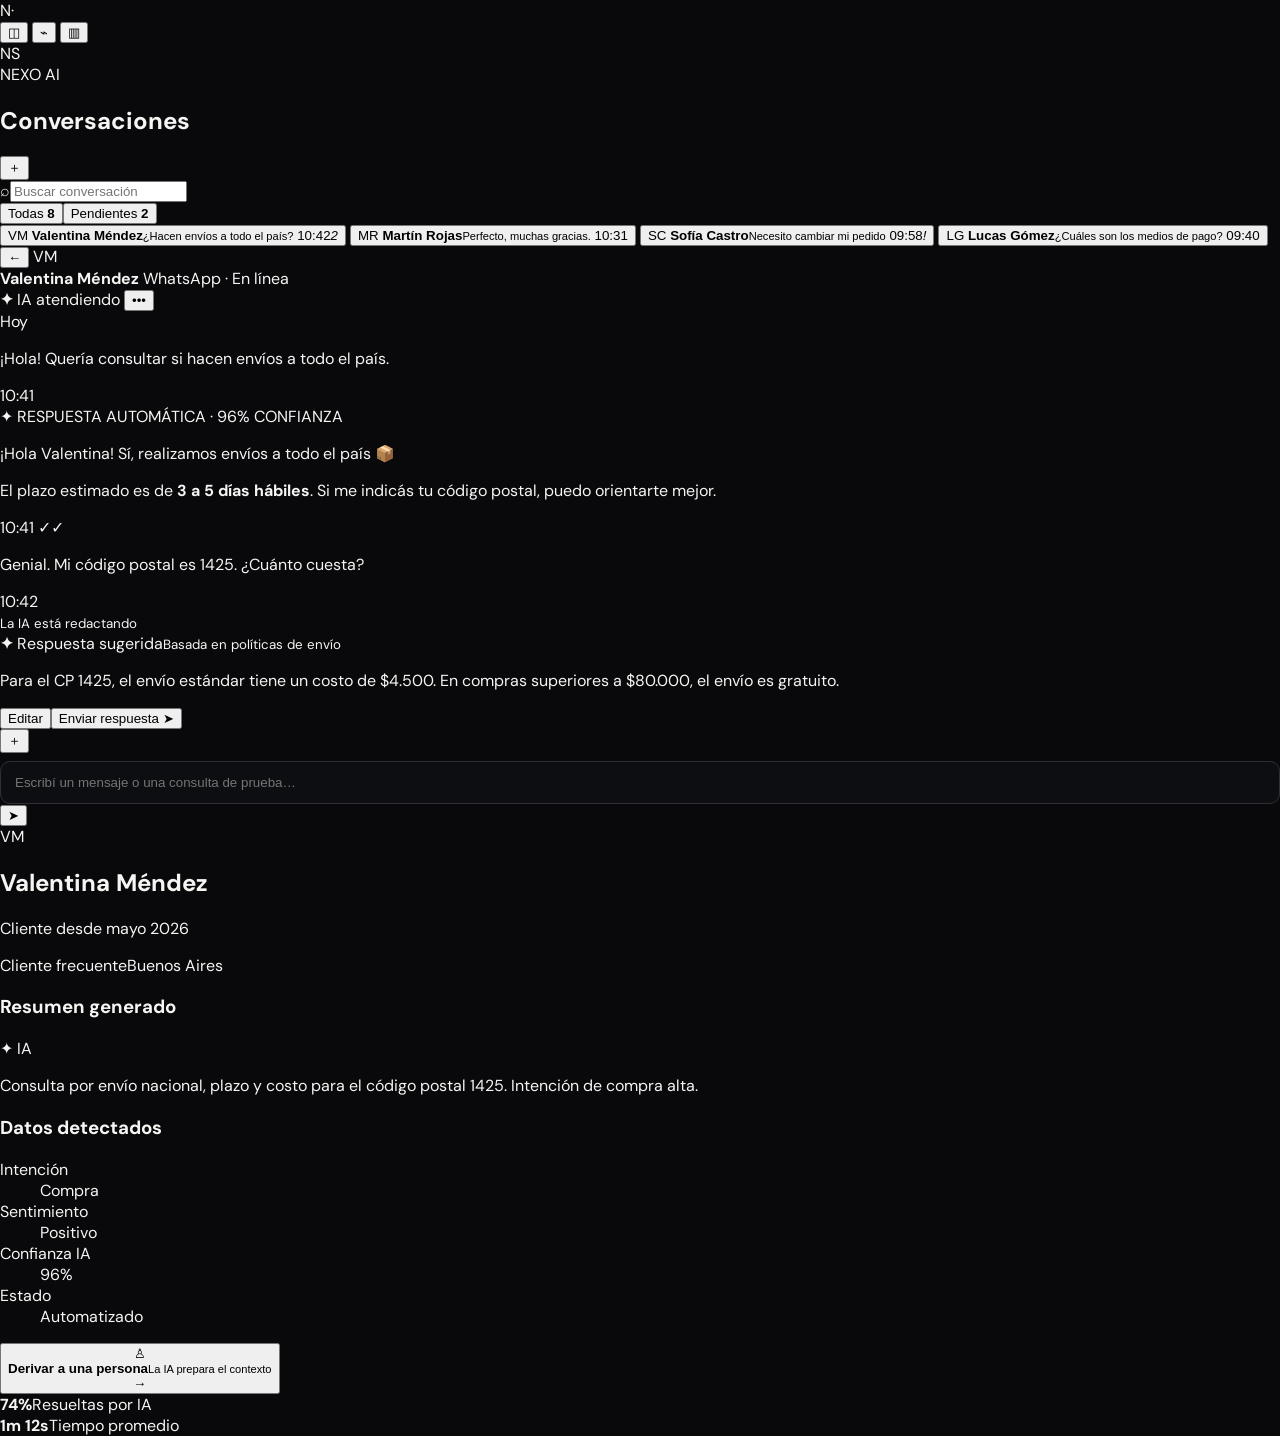
==== commit 77cdbd1f: "feat: add WhatsApp AI support demo" ====
--- a/index.html
+++ b/index.html
@@ -3,58 +3,103 @@
 <head>
   <meta charset="utf-8">
   <meta name="viewport" content="width=device-width,initial-scale=1">
-  <meta name="theme-color" content="#09090b">
-  <title>NOVA — Acceso privado</title>
-  <meta name="description" content="Acceso seguro al contenido oficial de NOVA.">
+  <meta name="theme-color" content="#101513">
+  <title>Nexo AI — Centro de atención</title>
+  <meta name="description" content="Demo de atención inteligente y escalamiento humano para WhatsApp.">
   <link rel="preconnect" href="https://fonts.googleapis.com">
   <link rel="preconnect" href="https://fonts.gstatic.com" crossorigin>
-  <link href="https://fonts.googleapis.com/css2?family=DM+Sans:wght@400;500;600&family=Manrope:wght@500;600;700&display=swap" rel="stylesheet">
+  <link href="https://fonts.googleapis.com/css2?family=DM+Sans:wght@400;500;600;700&display=swap" rel="stylesheet">
   <link rel="stylesheet" href="styles.css">
 </head>
-<body class="gate-page">
-  <div class="ambient ambient-one"></div>
-  <div class="ambient ambient-two"></div>
+<body>
+  <div class="app-shell">
+    <aside class="rail">
+      <div class="logo">N<span>·</span></div>
+      <nav aria-label="Navegación principal">
+        <button class="rail-btn active" title="Conversaciones">◫</button>
+        <button class="rail-btn" title="Automatizaciones">⌁</button>
+        <button class="rail-btn" title="Analítica">▥</button>
+      </nav>
+      <div class="avatar avatar-small">NS</div>
+    </aside>
 
-  <header class="site-header">
-    <a class="brand" href="index.html" aria-label="NOVA inicio">
-      <span class="brand-mark">N</span><span>NOVA</span>
-    </a>
-    <span class="secure-pill"><span class="status-dot"></span> Conexión segura</span>
-  </header>
+    <aside class="inbox-panel">
+      <header class="inbox-header">
+        <div><span class="overline">NEXO AI</span><h1>Conversaciones</h1></div>
+        <button class="icon-btn" aria-label="Nueva conversación">＋</button>
+      </header>
+      <label class="search-box"><span>⌕</span><input type="search" placeholder="Buscar conversación"></label>
+      <div class="filters"><button class="filter active">Todas <b>8</b></button><button class="filter">Pendientes <b>2</b></button></div>
 
-  <main class="gate-wrap">
-    <section class="gate-card" aria-labelledby="gate-title">
-      <div class="eyebrow">ACCESO OFICIAL</div>
-      <h1 id="gate-title">Antes de continuar</h1>
-      <p class="lead">Este sitio contiene material destinado exclusivamente a personas mayores de edad.</p>
+      <div class="conversation-list">
+        <button class="conversation active" data-contact="valentina">
+          <span class="avatar avatar-green">VM</span>
+          <span class="conv-copy"><strong>Valentina Méndez</strong><small>¿Hacen envíos a todo el país?</small></span>
+          <span class="conv-meta"><time>10:42</time><i>2</i></span>
+        </button>
+        <button class="conversation" data-contact="martin">
+          <span class="avatar avatar-blue">MR</span>
+          <span class="conv-copy"><strong>Martín Rojas</strong><small>Perfecto, muchas gracias.</small></span>
+          <span class="conv-meta"><time>10:31</time></span>
+        </button>
+        <button class="conversation" data-contact="sofia">
+          <span class="avatar avatar-orange">SC</span>
+          <span class="conv-copy"><strong>Sofía Castro</strong><small>Necesito cambiar mi pedido</small></span>
+          <span class="conv-meta"><time>09:58</time><em>!</em></span>
+        </button>
+        <button class="conversation" data-contact="lucas">
+          <span class="avatar avatar-purple">LG</span>
+          <span class="conv-copy"><strong>Lucas Gómez</strong><small>¿Cuáles son los medios de pago?</small></span>
+          <span class="conv-meta"><time>09:40</time></span>
+        </button>
+      </div>
+    </aside>
 
-      <div class="age-badge" aria-hidden="true">+18</div>
+    <main class="chat-panel">
+      <header class="chat-header">
+        <button class="mobile-back" aria-label="Volver">←</button>
+        <span class="avatar avatar-green">VM</span>
+        <div class="contact-title"><strong>Valentina Méndez</strong><span><i></i> WhatsApp · En línea</span></div>
+        <span id="mode-pill" class="mode-pill"><b>✦</b> IA atendiendo</span>
+        <button class="more-btn" aria-label="Más opciones">•••</button>
+      </header>
 
-      <label class="check-row">
-        <input id="age-check" type="checkbox">
-        <span class="custom-check"></span>
-        <span>Confirmo que tengo 18 años o más y acepto los <a href="#terms">términos de acceso</a>.</span>
-      </label>
+      <section id="chat-stream" class="chat-stream" aria-live="polite">
+        <div class="day-chip">Hoy</div>
+        <div class="message incoming"><p>¡Hola! Quería consultar si hacen envíos a todo el país.</p><time>10:41</time></div>
+        <div class="ai-label"><span>✦</span> RESPUESTA AUTOMÁTICA · 96% CONFIANZA</div>
+        <div class="message outgoing"><p>¡Hola Valentina! Sí, realizamos envíos a todo el país 📦</p><p>El plazo estimado es de <strong>3 a 5 días hábiles</strong>. Si me indicás tu código postal, puedo orientarte mejor.</p><time>10:41 ✓✓</time></div>
+        <div class="message incoming"><p>Genial. Mi código postal es 1425. ¿Cuánto cuesta?</p><time>10:42</time></div>
+      </section>
 
-      <button id="continue-btn" class="primary-btn" disabled>
-        Confirmar y continuar <span aria-hidden="true">→</span>
-      </button>
-      <button id="leave-btn" class="text-btn">No soy mayor de edad</button>
+      <div id="typing" class="typing hidden"><span></span><span></span><span></span><small>La IA está redactando</small></div>
+      <div class="suggestion-box">
+        <div class="suggestion-head"><span><b>✦</b> Respuesta sugerida</span><small>Basada en políticas de envío</small></div>
+        <p id="suggested-text">Para el CP 1425, el envío estándar tiene un costo de $4.500. En compras superiores a $80.000, el envío es gratuito.</p>
+        <div class="suggestion-actions"><button id="edit-suggestion" class="ghost-btn">Editar</button><button id="send-suggestion" class="send-btn">Enviar respuesta <span>➤</span></button></div>
+      </div>
+      <form id="composer" class="composer"><button type="button" aria-label="Adjuntar">＋</button><input id="message-input" placeholder="Escribí un mensaje o una consulta de prueba…" autocomplete="off"><button class="composer-send" aria-label="Enviar">➤</button></form>
+    </main>
 
-      <div class="trust-row">
-        <span>SSL protegido</span><span class="separator">•</span><span>Redirección verificada</span><span class="separator">•</span><span>Privacidad</span>
-      </div>
-    </section>
-
-    <p class="demo-note">Demo interactiva · <a href="admin.html">Abrir panel de gestión</a></p>
-  </main>
-
-  <div id="redirect-overlay" class="redirect-overlay" aria-hidden="true">
-    <div class="loader"></div>
-    <strong>Acceso confirmado</strong>
-    <span>Redirigiendo al destino seguro…</span>
+    <aside class="insight-panel">
+      <section class="customer-card">
+        <span class="avatar avatar-green avatar-large">VM</span><h2>Valentina Méndez</h2><p>Cliente desde mayo 2026</p>
+        <div class="customer-tags"><span>Cliente frecuente</span><span>Buenos Aires</span></div>
+      </section>
+      <section class="insight-section">
+        <div class="section-title"><h3>Resumen generado</h3><span>✦ IA</span></div>
+        <p id="summary-text">Consulta por envío nacional, plazo y costo para el código postal 1425. Intención de compra alta.</p>
+      </section>
+      <section class="insight-section">
+        <div class="section-title"><h3>Datos detectados</h3></div>
+        <dl><div><dt>Intención</dt><dd><span class="intent-dot"></span> Compra</dd></div><div><dt>Sentimiento</dt><dd>Positivo</dd></div><div><dt>Confianza IA</dt><dd>96%</dd></div><div><dt>Estado</dt><dd id="status-text">Automatizado</dd></div></dl>
+      </section>
+      <button id="escalate-btn" class="escalate-btn"><span>♙</span><div><strong>Derivar a una persona</strong><small>La IA prepara el contexto</small></div><b>→</b></button>
+      <section class="metrics-mini"><div><strong>74%</strong><span>Resueltas por IA</span></div><div><strong>1m 12s</strong><span>Tiempo promedio</span></div></section>
+    </aside>
   </div>
 
+  <div id="toast" class="toast" role="status"></div>
   <script src="app.js"></script>
 </body>
 </html>
--- a/styles.css
+++ b/styles.css
@@ -1 +1,3 @@
-:root{--ink:#26312d;--forest:#36564b;--sage:#a9bbae;--cream:#f5f0e7;--paper:#fbfaf6;--terracotta:#ba735d;--line:rgba(38,49,45,.15)}*{box-sizing:border-box}html{scroll-behavior:smooth}body{margin:0;background:var(--paper);color:var(--ink);font-family:"DM Sans",sans-serif;line-height:1.65}.container{width:min(1180px,calc(100% - 48px));margin:auto}.demo-note{text-align:center;padding:7px 16px;background:var(--ink);color:#fff;font-size:.72rem;letter-spacing:.08em;text-transform:uppercase}.site-header{position:sticky;top:0;z-index:20;background:rgba(251,250,246,.93);backdrop-filter:blur(12px);border-bottom:1px solid var(--line)}.nav{height:86px;display:flex;align-items:center;justify-content:space-between;gap:28px}.brand{display:flex;align-items:center;gap:12px;text-decoration:none;color:var(--ink);font-family:Newsreader,serif;font-size:1.25rem;line-height:1}.brand small{display:block;margin-top:4px;font:500 .62rem "DM Sans",sans-serif;text-transform:uppercase;letter-spacing:.17em}.brand-mark{width:42px;height:42px;display:grid;place-items:center;border:1px solid var(--forest);border-radius:50%;font-style:italic}.nav-links{display:flex;gap:30px}.nav-links a,.legal a{color:var(--ink);text-decoration:none;font-size:.87rem}.nav-links a:hover{color:var(--terracotta)}.nav-actions,.language{display:flex;align-items:center;gap:13px}.lang{border:0;background:none;padding:4px;color:#79827e;cursor:pointer;font:600 .74rem inherit}.lang.active{color:var(--ink);border-bottom:1px solid var(--ink)}.button{display:inline-flex;align-items:center;justify-content:center;padding:14px 22px;background:var(--forest);color:#fff;text-decoration:none;border-radius:2px;font-weight:600;font-size:.86rem;transition:.2s}.button:hover{background:#29453c;transform:translateY(-1px)}.button.small{padding:11px 17px}.menu-toggle{display:none;border:0;background:none;font-size:1.5rem}.hero{padding:76px 0 100px;overflow:hidden}.hero-grid{display:grid;grid-template-columns:1.02fr .98fr;gap:78px;align-items:center}.eyebrow{margin:0 0 18px;color:var(--terracotta);font-size:.72rem;font-weight:600;text-transform:uppercase;letter-spacing:.17em}.hero h1,.about h2,.services h2,.contact h2{font-family:Newsreader,serif;font-weight:400;line-height:.98;letter-spacing:-.025em;margin:0}.hero h1{font-size:clamp(3.5rem,6vw,6.15rem);max-width:680px}.lead{font-size:1.08rem;color:#5f6965;max-width:600px;margin:30px 0}.hero-actions{display:flex;align-items:center;gap:28px}.text-link{color:var(--ink);text-decoration:none;font-size:.88rem;border-bottom:1px solid var(--line);padding-bottom:5px}.modes{display:flex;gap:12px;align-items:flex-start;margin-top:42px;font-size:.82rem}.modes>span{color:var(--sage);font-size:.65rem;margin-top:5px}.modes p{margin:0}.modes p span{color:#7b8581}.hero-image{position:relative;padding:0 34px 32px 0}.arch{height:650px;overflow:hidden;border-radius:48% 48% 4px 4px;background:#dfd8cc}.arch img{width:100%;height:100%;object-fit:cover;object-position:center 30%}.hero-image:before{content:"";position:absolute;width:190px;height:190px;border:1px solid var(--sage);border-radius:50%;right:-40px;top:50px;z-index:-1}.calm-card{position:absolute;left:-58px;bottom:0;width:270px;padding:22px;background:var(--cream);box-shadow:0 18px 60px rgba(38,49,45,.12);display:flex;gap:12px}.calm-card>span{font:3rem Newsreader;color:var(--terracotta);line-height:.8}.calm-card p{font:1.05rem Newsreader;margin:0;line-height:1.35}.about{padding:110px 0;background:var(--cream)}.about-grid{display:grid;grid-template-columns:220px 1fr;gap:74px}.section-index{display:flex;align-items:center;gap:12px;height:max-content;font-size:.72rem;text-transform:uppercase;letter-spacing:.13em}.section-index i{width:48px;height:1px;background:var(--line)}.about-copy{max-width:850px}.about h2,.services h2,.contact h2{font-size:clamp(2.7rem,5vw,4.7rem)}.two-col-copy{display:grid;grid-template-columns:1fr 1fr;gap:48px;margin-top:38px;color:#606a66}.two-col-copy p{margin:0}.credentials{display:flex;gap:66px;border-top:1px solid var(--line);margin-top:42px;padding-top:28px}.credentials div{display:flex;flex-direction:column}.credentials strong{font:2rem Newsreader;color:var(--forest)}.credentials span{font-size:.75rem;color:#77807c}.services{padding:110px 0}.services-head{display:grid;grid-template-columns:1fr 300px;align-items:end;gap:50px}.services-head>p{color:#6b7470;margin:0}.service-grid{display:grid;grid-template-columns:repeat(3,1fr);margin-top:58px;border-top:1px solid var(--line);border-bottom:1px solid var(--line)}.service-grid article{padding:36px 34px 46px;border-right:1px solid var(--line)}.service-grid article:first-child{padding-left:0}.service-grid article:last-child{border:0}.service-grid article>span{color:var(--terracotta);font:italic 1.1rem Newsreader}.service-grid h3{font:2rem Newsreader;font-weight:400;line-height:1.1;margin:28px 0 14px}.service-grid p{color:#69736f;margin:0}.contact{padding:104px 0;background:var(--forest);color:#fff;text-align:center}.contact-inner{max-width:850px}.eyebrow.light{color:#d6c3b4}.contact p:not(.eyebrow){color:#d8e0dc;max-width:580px;margin:26px auto}.button.cream{background:var(--cream);color:var(--forest);margin-top:12px}footer{background:#20352e;color:#c8d1cd;padding:64px 0 24px}.footer-grid{display:grid;grid-template-columns:1.2fr 1fr 1fr;gap:30px;align-items:start}.footer-brand{color:#fff}.footer-grid p{margin:0;font-size:.83rem}.legal{display:flex;flex-direction:column;align-items:flex-end;gap:7px}.legal a{color:#c8d1cd}.footer-bottom{display:flex;justify-content:space-between;border-top:1px solid rgba(255,255,255,.13);margin-top:50px;padding-top:20px;font-size:.7rem}.menu-open .nav-links{display:flex}@media(max-width:900px){.container{width:min(100% - 32px,680px)}.nav{height:74px}.nav-links{display:none;position:absolute;top:100%;left:0;right:0;flex-direction:column;gap:0;background:var(--paper);padding:10px 24px 20px;border-bottom:1px solid var(--line)}.nav-links a{padding:12px 0}.nav-actions .button{display:none}.menu-toggle{display:block;order:3}.hero{padding:50px 0 72px}.hero-grid,.about-grid,.services-head{grid-template-columns:1fr}.hero-grid{gap:54px}.hero h1{font-size:clamp(3.15rem,15vw,5rem)}.hero-image{padding:0 10px 28px 14px}.arch{height:min(125vw,610px)}.calm-card{left:0;width:240px}.about,.services{padding:76px 0}.about-grid{gap:36px}.two-col-copy{grid-template-columns:1fr;gap:16px}.credentials{gap:26px;flex-direction:column}.services-head{gap:20px}.service-grid{grid-template-columns:1fr}.service-grid article,.service-grid article:first-child{padding:28px 0;border-right:0;border-bottom:1px solid var(--line)}.service-grid article:last-child{border-bottom:0}.footer-grid{grid-template-columns:1fr}.legal{align-items:flex-start}.language{margin-left:auto}}@media(max-width:520px){.brand{font-size:1.05rem}.brand-mark{width:36px;height:36px}.language{gap:6px}.hero-actions{align-items:stretch;flex-direction:column}.text-link{text-align:center}.calm-card{position:relative;margin:-40px 0 0}.footer-bottom{flex-direction:column;gap:7px}}
+:root{--bg:#09090b;--panel:#121318;--panel-2:#17181e;--line:#292a31;--text:#f5f5f3;--muted:#9b9ca4;--lime:#d9ff57;--lime-dark:#bdda35;--danger:#ff6b6b;--radius:22px}*{box-sizing:border-box}html{scroll-behavior:smooth}body{margin:0;font-family:'DM Sans',sans-serif;color:var(--text);background:var(--bg)}a{color:inherit}.gate-page{min-height:100vh;overflow-x:hidden;background:radial-gradient(circle at 50% 42%,#1d211a 0,#0c0d0e 33%,#09090b 62%)}.ambient{position:fixed;border-radius:50%;filter:blur(100px);opacity:.16;pointer-events:none}.ambient-one{width:330px;height:330px;background:var(--lime);top:-160px;left:-120px}.ambient-two{width:280px;height:280px;background:#b386ff;right:-150px;bottom:-130px}.site-header{height:86px;display:flex;align-items:center;justify-content:space-between;padding:0 clamp(22px,5vw,72px);position:relative;z-index:2}.brand{text-decoration:none;display:flex;align-items:center;gap:11px;font-family:Manrope,sans-serif;font-weight:700;letter-spacing:.13em;font-size:14px}.brand-mark{display:grid;place-items:center;width:31px;height:31px;border:1px solid #3b3c41;border-radius:9px;color:var(--lime);background:#141519}.secure-pill,.live-label{display:inline-flex;align-items:center;gap:8px;border:1px solid var(--line);background:rgba(20,21,25,.75);border-radius:999px;padding:8px 12px;font-size:12px;color:#c5c6ca}.status-dot{width:7px;height:7px;border-radius:50%;background:#7ee787;box-shadow:0 0 0 4px rgba(126,231,135,.1)}.gate-wrap{min-height:calc(100vh - 86px);display:grid;place-content:center;padding:36px 20px 70px;position:relative;z-index:1}.gate-card{width:min(100%,510px);border:1px solid rgba(255,255,255,.1);border-radius:28px;padding:clamp(32px,6vw,54px);text-align:center;background:linear-gradient(145deg,rgba(25,26,30,.94),rgba(15,16,19,.91));box-shadow:0 32px 90px rgba(0,0,0,.48),inset 0 1px rgba(255,255,255,.04);backdrop-filter:blur(18px)}.eyebrow{font-family:Manrope,sans-serif;color:var(--lime);font-size:11px;font-weight:700;letter-spacing:.18em;margin-bottom:15px}.gate-card h1,.success-card h1{font-family:Manrope,sans-serif;font-size:clamp(34px,7vw,48px);letter-spacing:-.045em;margin:0 0 13px}.lead{color:var(--muted);font-size:16px;line-height:1.6;margin:0 auto;max-width:390px}.age-badge{margin:32px auto;width:76px;height:76px;border-radius:50%;display:grid;place-items:center;border:1px solid #41433d;background:radial-gradient(circle,#292d1e,#141518);font-family:Manrope;font-size:25px;font-weight:700;color:var(--lime);box-shadow:0 0 38px rgba(217,255,87,.08)}.check-row{display:flex;gap:12px;text-align:left;align-items:flex-start;color:#c8c9ce;font-size:13px;line-height:1.5;cursor:pointer}.check-row input{position:absolute;opacity:0}.custom-check{flex:0 0 20px;height:20px;border:1px solid #4a4b52;border-radius:6px;background:#17181c;margin-top:1px;display:grid;place-items:center}.check-row input:checked+.custom-check{background:var(--lime);border-color:var(--lime)}.check-row input:checked+.custom-check:after{content:'✓';color:#111;font-size:13px;font-weight:700}.check-row a{color:var(--text);text-underline-offset:3px}.primary-btn,.secondary-btn{border:0;border-radius:13px;font-family:inherit;font-weight:600;text-decoration:none;display:inline-flex;align-items:center;justify-content:center;gap:12px;cursor:pointer;transition:.2s}.primary-btn{width:100%;padding:16px 20px;margin-top:22px;background:var(--lime);color:#12130d;font-size:15px;box-shadow:0 12px 30px rgba(217,255,87,.12)}.primary-btn:hover{background:#e4ff84;transform:translateY(-1px)}.primary-btn:disabled{background:#2c2d31;color:#6f7077;box-shadow:none;cursor:not-allowed;transform:none}.text-btn{border:0;background:none;color:#8c8d94;font:500 13px inherit;margin:17px 0 24px;cursor:pointer}.text-btn:hover{color:#fff}.trust-row{border-top:1px solid var(--line);padding-top:20px;color:#75767d;font-size:11px;display:flex;justify-content:center;gap:9px;flex-wrap:wrap}.separator{color:#3e3f45}.demo-note{text-align:center;color:#6e6f75;font-size:12px;margin:18px 0 0}.demo-note a{color:#aeb0b5;text-underline-offset:3px}.redirect-overlay{position:fixed;inset:0;background:rgba(7,8,9,.94);z-index:20;display:flex;flex-direction:column;align-items:center;justify-content:center;gap:9px;opacity:0;visibility:hidden;transition:.25s}.redirect-overlay.show{opacity:1;visibility:visible}.redirect-overlay strong{font-family:Manrope;font-size:21px}.redirect-overlay span{color:var(--muted);font-size:13px}.loader{width:46px;height:46px;border:2px solid #35363a;border-top-color:var(--lime);border-radius:50%;animation:spin .75s linear infinite;margin-bottom:13px}@keyframes spin{to{transform:rotate(360deg)}}
+.admin-page{min-height:100vh;background:#0c0d10;display:grid;grid-template-columns:235px 1fr}.sidebar{position:sticky;top:0;height:100vh;border-right:1px solid #23242a;padding:30px 22px;display:flex;flex-direction:column;background:#0e0f12}.sidebar nav{margin-top:56px;display:grid;gap:8px}.nav-item{padding:11px 13px;border-radius:10px;color:#85868e;text-decoration:none;font-size:13px;display:flex;gap:12px}.nav-item.active{background:#1b1c21;color:#fff}.nav-item.active span{color:var(--lime)}.view-site{margin-top:auto;color:#a1a2a8;text-decoration:none;font-size:13px;display:flex;justify-content:space-between;padding:13px}.dashboard{padding:45px clamp(24px,5vw,72px) 80px;max-width:1300px;width:100%;margin:auto}.dash-header{display:flex;align-items:flex-end;justify-content:space-between;margin-bottom:32px}.dash-header .eyebrow{margin-bottom:9px}.dash-header h1{font:600 clamp(26px,4vw,34px) Manrope;margin:0;letter-spacing:-.035em}.stats-grid{display:grid;grid-template-columns:repeat(4,1fr);gap:14px;margin-bottom:16px}.stat-card,.panel-card{border:1px solid #26272d;background:linear-gradient(145deg,#15161a,#111216);border-radius:17px}.stat-card{padding:22px}.stat-card span{display:block;color:#898a91;font-size:12px;margin-bottom:16px}.stat-card strong{display:block;font:600 27px Manrope;margin-bottom:8px}.stat-card small{color:#77787f;font-size:11px}.stat-card:first-child small{color:#7ee787}.panel-card{padding:26px;margin-top:16px}.panel-heading{display:flex;justify-content:space-between;gap:20px;align-items:flex-start;margin-bottom:25px}.panel-heading h2{font:600 18px Manrope;margin:0 0 7px}.panel-heading p{margin:0;color:#7e7f86;font-size:12px}.switch-label{display:flex;align-items:center;gap:10px;color:#a7a8ae;font-size:12px}.switch-label input{display:none}.switch{width:39px;height:22px;border-radius:99px;background:#33343a;position:relative;transition:.2s}.switch:after{content:'';position:absolute;width:16px;height:16px;border-radius:50%;background:white;top:3px;left:3px;transition:.2s}.switch-label input:checked+.switch{background:var(--lime)}.switch-label input:checked+.switch:after{left:20px;background:#17180e}form label{display:block;color:#a2a3aa;font-size:12px;margin-top:16px}form input{display:block;width:100%;margin-top:8px;background:#0d0e11;border:1px solid #2e2f36;color:#e9e9e7;border-radius:10px;padding:13px 14px;font:13px inherit;outline:none}form input:focus{border-color:#6d773d}form input:disabled{color:#77787e}.form-actions{display:flex;justify-content:flex-end;gap:10px;margin-top:22px}.secondary-btn{padding:12px 16px;background:#202126;border:1px solid #32333a;color:#ddd;font-size:12px}.compact{width:auto;margin:0;padding:12px 18px;font-size:12px}.toast{margin-top:18px;background:rgba(126,231,135,.08);border:1px solid rgba(126,231,135,.2);color:#9fe6a7;padding:11px 14px;border-radius:9px;font-size:12px;display:none}.toast.show{display:block}.activity-card{padding-bottom:8px}.activity-row{display:grid;grid-template-columns:37px 1fr auto;align-items:center;gap:13px;border-top:1px solid #25262b;padding:15px 0}.activity-icon{width:32px;height:32px;display:grid;place-items:center;border-radius:9px;background:#20221b;color:var(--lime)}.activity-row strong,.activity-row small{display:block}.activity-row strong{font-size:12px;margin-bottom:4px}.activity-row small,.activity-row time{color:#74757c;font-size:11px}.success-page{min-height:100vh;display:grid;place-items:center;padding:20px;background:radial-gradient(circle at center,#191d15,#09090b 55%)}.success-card{width:min(580px,100%);text-align:center;border:1px solid var(--line);border-radius:24px;padding:55px 40px;background:#131418}.success-icon{display:grid;place-items:center;margin:0 auto 24px;width:58px;height:58px;border-radius:50%;background:var(--lime);color:#15160f;font-size:25px}.success-card p:not(.eyebrow){color:var(--muted);line-height:1.6;max-width:430px;margin:0 auto}.flow-strip{display:flex;align-items:center;justify-content:center;gap:11px;margin:32px 0;padding:15px;border-radius:12px;background:#0d0e11;color:#77787f;font-size:12px}.flow-active{color:var(--lime)}.success-actions{display:flex;justify-content:center;gap:10px}.success-actions .secondary-btn,.success-actions .primary-btn{margin:0;width:auto;padding:13px 20px}
+@media(max-width:850px){.admin-page{display:block}.sidebar{position:static;height:auto;padding:20px;flex-direction:row;align-items:center}.sidebar nav{margin:0 0 0 auto;display:flex}.nav-item{font-size:0}.nav-item span{font-size:17px}.view-site{display:none}.stats-grid{grid-template-columns:repeat(2,1fr)}.dashboard{padding-top:30px}}@media(max-width:560px){.secure-pill{font-size:0;padding:10px}.site-header{height:70px}.gate-wrap{min-height:calc(100vh - 70px);padding-top:18px}.gate-card{padding:31px 22px;border-radius:22px}.age-badge{margin:25px auto}.trust-row{gap:6px}.separator{display:none}.dashboard{padding:24px 16px 60px}.dash-header{align-items:flex-start}.stats-grid{grid-template-columns:1fr 1fr}.stat-card{padding:17px}.stat-card strong{font-size:22px}.panel-card{padding:20px}.panel-heading{display:block}.switch-label{margin-top:15px}.form-actions{flex-direction:column}.form-actions button{width:100%}.activity-row time{display:none}.success-card{padding:42px 22px}.flow-strip{gap:7px;font-size:10px}.success-actions{flex-direction:column}.success-actions a{width:100%!important}}
